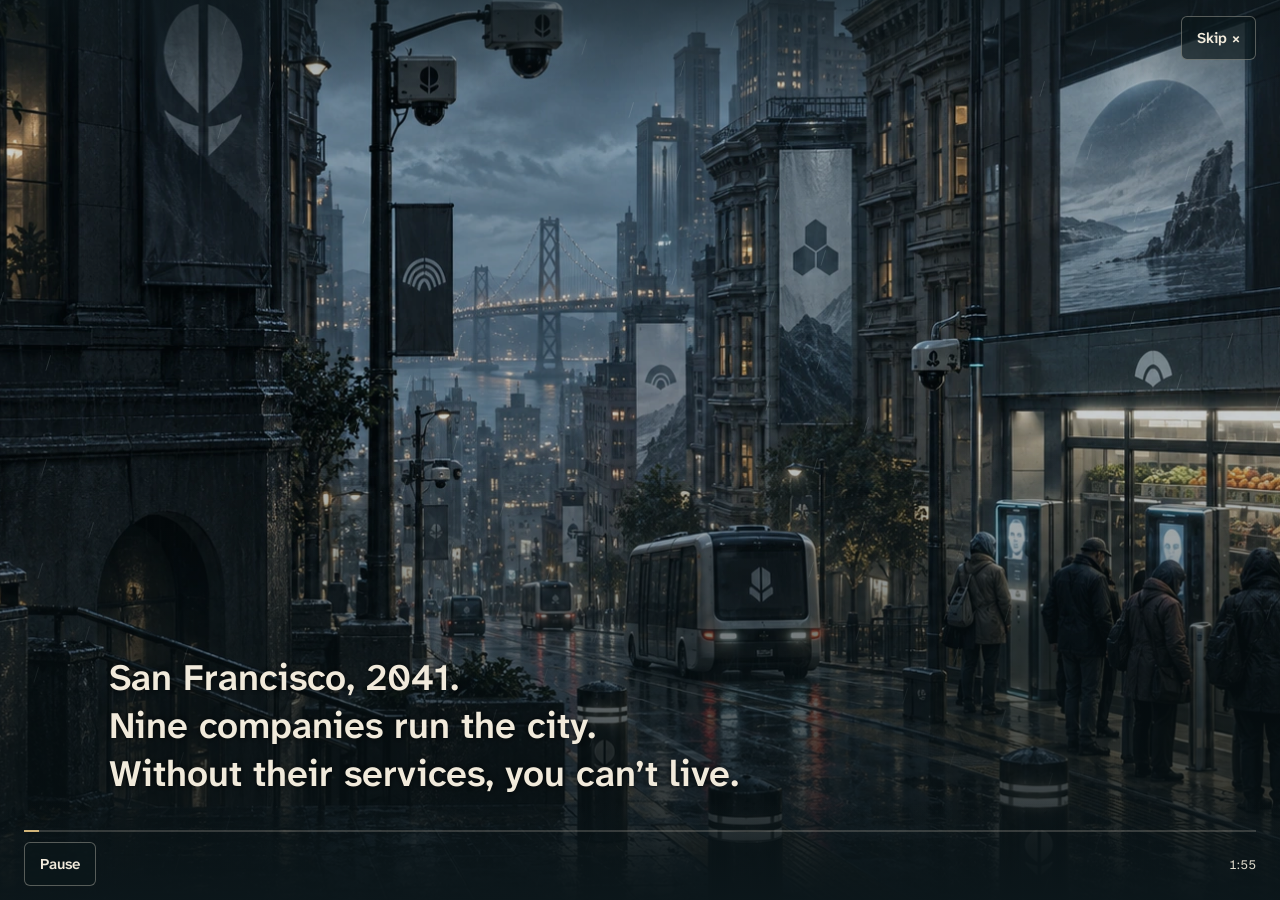
==== index.html @ fb4922cb "Replace the abstract budget chart with explicit account restrictions" ====
<!doctype html>
<html lang="en">
<head>
<meta charset="utf-8"><meta name="viewport" content="width=device-width,initial-scale=1,viewport-fit=cover">
<meta name="theme-color" content="#101d20"><meta name="description" content="Escape San Francisco. Cross a fractured America. Reach an analog refuge in the Ozarks with the family together.">
<title>Signals End</title>
<link rel="icon" href="assets/signals-end/signals-end-app-icon.svg"><link rel="apple-touch-icon" href="assets/signals-end/app-icon-180.png"><link rel="manifest" href="manifest.webmanifest">
<link rel="stylesheet" href="v07/style.css?v=0.8.0-hunt-1">
<link rel="stylesheet" href="v07/intro.css?v=0.8.0-hunt-1">
<link rel="stylesheet" href="v07/identity.css?v=0.8.0-hunt-1">
<link rel="stylesheet" href="v07/opening.css?v=0.8.0-hunt-1">
<link rel="stylesheet" href="v07/departure.css?v=0.8.2-account-1">
</head>
<body>
<header><a class="brand" href="./" aria-label="Signals End home"><img src="assets/signals-end/signals-end-horizontal-light.svg" alt="Signals End"></a><nav><button id="map" aria-label="The Journey">⌁ <span>Journey</span></button><button id="journal" aria-label="Journal">▤ <span>Journal</span></button><button id="pause" aria-label="Pause">Ⅱ</button></nav></header>
<main id="game">
<div id="resources" aria-label="Household supplies"></div>
<section id="stage" aria-label="Interactive game scene">
<canvas id="scene" tabindex="0" aria-label="Game scene. Touch or use the controls below."></canvas>
<div id="sceneheading"></div><div id="scenestatus"></div><div id="scenehint"></div>
<div id="grip" hidden aria-hidden="true"></div>
<div id="opening" hidden></div>
</section>
<section id="family" aria-label="The Mercer household"></section>
<section id="console"><div id="notice" role="status" aria-live="polite"></div><div id="actions"></div></section>
<footer><span id="save-status">Saved on this device</span><span>Touch · controller · keyboard</span><button id="help">How to play</button></footer>
</main>
<dialog id="dialog"><div id="dialogbody"></div></dialog>
<script type="module" src="v07/app.js?v=0.8.2-account-1"></script>
</body></html>
---- v07/style.css ----
@font-face{font-family:Road;src:url('../assets/signals-end/AtkinsonHyperlegibleNext.woff2');font-weight:100 900;font-display:swap}@font-face{font-family:Signals;src:url('../assets/signals-end/SignalsEndDisplay-Regular.woff2');font-weight:900;font-display:swap}
:root{font-family:Road,system-ui,sans-serif;color:#f6edda;background:#0c171b;font-size:16px;--muted:#b9c8c5;--gold:#edba75;--edge:#3f5557;--panel:#15282d;--danger:#f4977e}*{box-sizing:border-box}body{margin:0}button,a,input{touch-action:manipulation}button,input{font:inherit}button{cursor:pointer;background:#20383c;color:inherit;border:1px solid #536766;border-radius:4px;min-height:46px;padding:10px 16px;font-weight:500;text-align:left;transition:background .15s}button:hover{background:#2e4c4f}button:focus-visible,a:focus-visible,input:focus-visible,canvas:focus-visible{outline:3px solid #ffd99b;outline-offset:3px}button:disabled{opacity:.45;cursor:default}button.primary{background:#e8b879;color:#172326;border-color:#e8b879;font-weight:700}button.primary:hover{background:#ffd096}button.danger{color:#ffb298;border-color:#995d4c}button.selected{border-color:var(--gold);box-shadow:inset 0 0 0 1px var(--gold);background:#354239}button small{display:block;font-size:13px;font-weight:400;line-height:1.45;color:var(--muted);margin-top:4px}.primary small{color:#273c3b}a{color:#efd1a2}header{height:79px;max-width:1440px;margin:auto;padding:12px 30px;display:flex;justify-content:space-between;align-items:center;gap:15px}.brand{font-weight:700;letter-spacing:2px;text-decoration:none;color:#f4ead6;font-size:25px;line-height:1}.brand span{color:#d9a365}.brand small{display:block;font-size:10px;letter-spacing:3px;color:#92aaa9;margin-top:8px}nav{display:flex;gap:8px}nav button{background:transparent;border-color:#344c50;min-width:46px}main{max-width:1380px;margin:auto}#resources{display:grid;grid-template-columns:repeat(7,1fr);border:1px solid #3b5356;background:#14292e} .resource{padding:10px 14px;border-right:1px solid #34494b}.resource:last-child{border:0}.resource span{display:block;font-size:11px;letter-spacing:1.5px;color:#b3c7c5;text-transform:uppercase}.resource strong{font-size:22px;line-height:1.2}.resource.warn strong{color:#f4977e}.resource small{color:#90aaa8;font-size:12px;margin-left:5px}#stage{height:clamp(340px,55vh,620px);position:relative;background:#142429;overflow:hidden;isolation:isolate}canvas{width:100%;height:100%;display:block;touch-action:none}#sceneheading{position:absolute;top:20px;left:24px;pointer-events:none;text-shadow:0 2px 10px #000}#sceneheading .eyebrow{font-size:12px;letter-spacing:2px;color:#f6d1a1}h1,h2,h3,p{margin:0}#sceneheading h1{font-size:clamp(24px,3vw,42px);line-height:1.2}#scenestatus{position:absolute;right:20px;top:20px;min-width:170px;padding:10px 13px;background:#102126e8;border:1px solid #6c827b;pointer-events:none;border-radius:4px;font-size:14px}#scenestatus:empty{display:none}.meter{height:8px;background:#536567;border-radius:3px;margin:7px 0 3px;overflow:hidden}.meter i{display:block;height:100%;background:#e4ba77;transition:width .08s}.meter.red i{background:#f3957b}#scenehint{position:absolute;bottom:15px;left:50%;transform:translateX(-50%);text-align:center;max-width:90%;width:max-content;background:#102126ed;border:1px solid #50696b;border-radius:4px;padding:8px 15px;font-size:14px;pointer-events:none}#scenehint:empty{display:none}#family{display:flex;background:#15292d;border-bottom:1px solid #405a5c;justify-content:center}.person{display:flex;align-items:center;gap:10px;flex:1;padding:9px 16px;border:0;border-right:1px solid #365054;border-radius:0;background:transparent}.portrait{display:block;flex:none;width:47px;height:55px;background-image:url('../assets/pilgrimage/family.jpg');background-size:500% 100%;border:1px solid #6c7262;border-radius:4px}.person strong{display:block;font-size:15px}.person small{font-size:12px;color:#abc2c1;margin-top:0}#console{padding:17px 24px 23px;background:linear-gradient(#182b30,#14272b);border-bottom:1px solid #3a5154}#notice{color:#f4d3a3;min-height:24px;font-size:16px;line-height:1.5;margin-bottom:12px}#notice:empty{display:none}#actions{display:grid;gap:16px;grid-template-columns:1fr 1fr}.actiongroup{min-width:0}.actiongroup h2{font-size:19px;margin-bottom:9px;letter-spacing:.3px}.actiongroup p{font-size:15px;color:#bfd0ce;line-height:1.5;max-width:65ch;margin-bottom:12px}.buttons{display:flex;gap:8px;flex-wrap:wrap}.buttons>button{flex:1;min-width:110px}.actiongroup.wide{grid-column:1/-1}.route-buttons{display:flex;gap:8px}.route-buttons button{flex:1}.route-buttons button strong{font-size:19px}.route-buttons button small{font-size:14px}.packing{display:grid;grid-template-columns:repeat(3,1fr);gap:8px}.packing button{min-height:85px}.label{color:var(--gold);font-size:12px;letter-spacing:2px;text-transform:uppercase;margin-bottom:5px}.part-list{display:flex;gap:7px;flex-wrap:wrap}.pill{display:inline-block;white-space:nowrap;font-size:13px;color:#c1d2cf;padding:6px 10px;background:#0e2024;border:1px solid #385357;border-radius:3px}.controls{display:flex;align-items:center;gap:12px;flex-wrap:wrap}input[type=range]{accent-color:#e2b273;min-height:44px;width:min(430px,100%)}label{display:block;color:#c3d1cd}#opening{position:absolute;inset:0;background:linear-gradient(90deg,#09171bf0 0%,#0e1d21ca 34%,transparent 83%);padding:clamp(24px,5vw,70px);display:flex;justify-content:center;align-items:flex-start;flex-direction:column}#opening[hidden]{display:none}#opening h1{font-size:clamp(42px,6vw,80px);line-height:.95;letter-spacing:-2px;max-width:500px}#opening h1 em{font-style:normal;color:#e7b478}#opening p{font-size:18px;line-height:1.5;max-width:440px;margin:20px 0 22px;color:#d5ddd5}#opening .label{margin-bottom:15px}#opening .buttons{width:350px;max-width:100%}#opening .legacy{font-size:12px;margin-top:18px;color:#acc0bd}footer{display:flex;justify-content:space-between;align-items:center;gap:15px;padding:12px 24px 25px;color:#9ab0b0;font-size:12px}footer button{font-size:12px;background:transparent;border:0;min-height:44px}dialog{color:#f6edda;background:#172a2f;border:1px solid #6f8177;border-radius:8px;padding:26px;width:min(760px,calc(100% - 24px));max-height:88dvh;box-shadow:0 20px 100px #0009}dialog::backdrop{background:#031013cf}dialog h2{font-size:30px;margin:0 0 14px}dialog h3{font-size:20px;margin:20px 0 8px}dialog p{font-size:16px;line-height:1.6;color:#c7d4d0;margin:12px 0}dialog .buttons{margin-top:18px}dialog ul{padding-left:22px;line-height:1.8}.journal-entry{padding:12px 0;border-top:1px solid #3a5356}.journal-entry p{margin:5px 0}.route-map{width:100%;height:300px;background:#0d2228;border:1px solid #395b5a;margin-bottom:15px}.route-map text{font-family:Road;font-size:14px;fill:#f0dfc7}.deed{padding:20px;border:1px solid #af9571;background:#c3ad8115}.deed h3{color:#e5bb80;letter-spacing:2px;margin-top:0}.hold{touch-action:none;user-select:none;-webkit-user-select:none}.held{background:#bc905d!important;color:#101d20}body.title #resources,body.title #family,body.title #console{display:none}body.title #stage{height:calc(100svh - 144px);min-height:500px}body.title #sceneheading,body.title #scenehint,body.title #scenestatus{display:none}
@media(min-width:1450px){main{border:1px solid #2e4246;border-radius:6px;overflow:hidden;margin-bottom:20px}}
@media(max-width:700px){header{padding:10px 14px;height:67px}.brand{font-size:20px;letter-spacing:1px}.brand small{font-size:9px;letter-spacing:2px}nav{gap:5px}nav button{padding:8px 11px}nav span{display:none}#resources{grid-template-columns:repeat(4,1fr)}.resource{padding:6px 9px}.resource span{font-size:10px;letter-spacing:.6px}.resource strong{font-size:19px}.resource small{font-size:10px}#resources .resource:nth-child(n+5){border-top:1px solid #34494b}#stage{height:380px}#sceneheading{top:13px;left:13px;right:10px}#sceneheading h1{font-size:26px}#sceneheading .eyebrow{font-size:10px;letter-spacing:1.2px}#scenestatus{top:78px;right:10px;padding:6px 9px;min-width:133px;font-size:12px}#scenehint{font-size:12px;bottom:10px;padding:7px 10px;max-width:94%;width:max-content}#family{gap:0}.person{padding:6px 2px;flex-direction:column;gap:2px;text-align:center}.portrait{width:47px;height:55px}.person strong{font-size:12px}.person small{display:none}#console{padding:14px}#actions{grid-template-columns:1fr;gap:17px}.packing{grid-template-columns:repeat(2,1fr)}.packing button{padding:10px;min-height:98px}.packing button small{font-size:12px}.route-buttons{flex-direction:column}.buttons>button{min-width:105px}#notice{font-size:15px}footer{padding:8px 13px;gap:8px;flex-wrap:wrap}footer span:nth-child(2){display:none}#opening{padding:25px;background:linear-gradient(90deg,#07171bdf,#07171b66)}#opening p{font-size:17px;max-width:320px}#opening h1{font-size:58px}body.title #stage{height:calc(100svh - 120px);min-height:530px}}
@media(max-height:520px) and (min-width:701px){#stage{height:330px}body.title #stage{height:450px}#opening{padding:30px}#opening p{margin:14px 0}}
@media(prefers-reduced-motion:reduce){*{transition:none!important}}
/* The activity fits the device: scene, thumb control, then one decision strip. */
.portrait{position:relative;overflow:hidden;background-image:none;width:48px;height:64px}.portrait img{position:absolute;width:500%;max-width:none;height:auto;top:-6px;display:block}.portrait.large{width:120px;height:160px}.portrait.large img{top:-15px}
#grip{position:absolute;top:72%;left:50%;transform:translateX(-50%);width:min(300px,70%);height:52px;display:flex;align-items:center;justify-content:center;border:1px solid #c0b48999;border-radius:28px;color:#f4dfb4;background:#0f282cd9;pointer-events:none;font-size:14px;letter-spacing:1px;box-shadow:0 4px 18px #0005}#grip[hidden]{display:none}#grip.strike{background:#f0c07e;color:#10252a;border-color:#fff1ca;box-shadow:0 0 26px #f9c17555}
.gallery{display:grid;grid-template-columns:1fr 1fr;gap:12px}.gallery figure{margin:0}.gallery img{width:100%;aspect-ratio:16/9;object-fit:cover;border-radius:3px}.gallery figcaption{font-size:13px;color:#d5bc98;padding-top:5px}
body:not([data-mode="title"]):not([data-mode="stop"]):not([data-mode="packing"]):not([data-mode="home"]):not([data-mode="ending"]) #game{height:calc(100dvh - 70px);display:flex;flex-direction:column;overflow:hidden}
body:not([data-mode="title"]):not([data-mode="stop"]):not([data-mode="packing"]):not([data-mode="home"]):not([data-mode="ending"]) #stage{height:auto;flex:1;min-height:220px}
body:not([data-mode="title"]):not([data-mode="stop"]):not([data-mode="packing"]):not([data-mode="home"]):not([data-mode="ending"]) #family{display:none}
body:not([data-mode="title"]):not([data-mode="stop"]):not([data-mode="packing"]):not([data-mode="home"]):not([data-mode="ending"]) #resources{grid-template-columns:repeat(4,1fr);flex:none}
body:not([data-mode="title"]):not([data-mode="stop"]):not([data-mode="packing"]):not([data-mode="home"]):not([data-mode="ending"]) #console{flex:none;max-height:32dvh;overflow:auto;padding:12px 20px}
body:not([data-mode="title"]):not([data-mode="stop"]):not([data-mode="packing"]):not([data-mode="home"]):not([data-mode="ending"]) footer{display:none}
body:not([data-mode="title"]):not([data-mode="stop"]):not([data-mode="packing"]):not([data-mode="home"]):not([data-mode="ending"]) #notice{display:none}
body[data-mode="fishing"] #scenehint{bottom:9%;background:#0e252bd9;font-size:12px;white-space:normal;max-width:85%}body[data-mode="fishing"] #console .actiongroup h2{display:none}body[data-mode="fishing"] #scenestatus{font-size:12px;min-width:150px}
body[data-mode="salvage"] #scenehint{bottom:8px}body[data-mode="salvage"] #actions .actiongroup h2{display:none}body[data-mode="salvage"] .buttons>button{min-width:145px;flex-basis:15%}
body[data-mode="travel"] #sceneheading,body[data-mode="story"] #sceneheading{max-width:70%}body[data-mode="travel"] #console,body[data-mode="story"] #console{border-top:1px solid #5b5a45}
body[data-mode="incident"] #sceneheading{max-width:60%}
body.reduced *{transition:none!important;animation:none!important}
@media(max-width:700px){header{height:58px}.brand{font-size:18px}.brand small{font-size:8px}body:not([data-mode="title"]):not([data-mode="stop"]):not([data-mode="packing"]):not([data-mode="home"]):not([data-mode="ending"]) #game{height:calc(100dvh - 58px)}.resource{padding:5px 10px}.resource strong{font-size:17px}#resources .resource:nth-child(n+5){border-top:0}#sceneheading h1{font-size:24px}#sceneheading{top:12px;left:14px}#scenestatus{top:76px;right:12px}body[data-mode="salvage"] #scenestatus{top:65px;left:14px;right:auto;max-width:90%;font-size:11px;min-width:0;padding:5px 8px}body[data-mode="salvage"] .buttons{display:grid;grid-template-columns:1fr 1fr;gap:6px}body[data-mode="salvage"] .buttons>button{min-width:0;padding:8px 10px;font-size:14px}body[data-mode="salvage"] .buttons>button small{font-size:11px}body[data-mode="salvage"] #console{max-height:34dvh;padding:10px 12px}body[data-mode="fishing"] #console{max-height:22dvh;padding:10px 12px}.activity-copy{font-size:14px!important;line-height:1.4!important;margin-bottom:8px!important}body[data-mode="travel"] #scenestatus{top:auto;bottom:20px}body[data-mode="travel"] #scenehint{display:none}body[data-mode="travel"] .actiongroup h2{display:none}body[data-mode="travel"] #sceneheading{max-width:95%}#grip{font-size:12px;width:68%;height:50px}body[data-mode="fishing"] #scenestatus{font-size:11px;min-width:125px}body[data-mode="fishing"] #scenehint{bottom:10%;font-size:11px;padding:5px 8px}body[data-mode="repair"] #console .actiongroup h2{display:none}.gallery{grid-template-columns:1fr}.person .portrait{width:45px;height:59px}}
@media(max-height:540px) and (min-width:701px){header{height:48px;padding:5px 20px}.brand small{display:none}body:not([data-mode="title"]):not([data-mode="stop"]):not([data-mode="packing"]):not([data-mode="home"]):not([data-mode="ending"]) #game{height:calc(100dvh - 48px);display:grid;grid-template-columns:1fr 285px;grid-template-rows:44px 1fr}body:not([data-mode="title"]):not([data-mode="stop"]):not([data-mode="packing"]):not([data-mode="home"]):not([data-mode="ending"]) #resources{grid-column:1/-1}body:not([data-mode="title"]):not([data-mode="stop"]):not([data-mode="packing"]):not([data-mode="home"]):not([data-mode="ending"]) #console{max-height:100%;padding:12px}body:not([data-mode="title"]):not([data-mode="stop"]):not([data-mode="packing"]):not([data-mode="home"]):not([data-mode="ending"]) #stage{min-height:0;height:100%}.resource span{display:inline;margin-right:8px}.resource strong{font-size:18px}#sceneheading h1{font-size:22px}#sceneheading{top:10px;left:12px}#scenestatus{top:58px;font-size:11px;min-width:125px}#actions{grid-template-columns:1fr}.buttons{flex-direction:column}.buttons>button{min-width:0;font-size:14px}#grip{height:38px;font-size:11px}body[data-mode="fishing"] #scenehint{bottom:5%;font-size:10px}}

/* Four readable essentials; contextual tools live in drawers. */
#resources{grid-template-columns:repeat(4,1fr)}.resource strong{font-size:21px} .stop-actions>button{flex:1;min-width:180px}.target-strip{display:flex;gap:6px;overflow:auto;margin:0 0 10px}.target-strip button{flex:none;font-size:13px;min-height:44px;padding:8px 12px}.gallery img{aspect-ratio:16/9;object-fit:cover}#sceneheading .eyebrow{background:#081a20b8;padding:4px 7px;display:inline-block}.actiongroup p{font-size:16px}body[data-mode="stop"] #actions{display:block}body[data-mode="salvage"] #console{max-height:42dvh!important}body[data-mode="salvage"] .buttons>button{flex-basis:21%;min-width:120px}
@media(max-width:700px){.resource strong{font-size:17px}.resource small{display:block;margin:1px 0}.stop-actions{display:grid;grid-template-columns:1fr}.stop-actions>button{min-height:64px}body[data-mode="salvage"] .target-strip{margin:0 0 6px}body[data-mode="salvage"] .buttons{grid-template-columns:1fr 1fr}body[data-mode="salvage"] #console{max-height:43dvh}body[data-mode="salvage"] #notice{font-size:13px}body[data-mode="incident"] #console{max-height:48dvh}body[data-mode="incident"] .buttons{display:grid;grid-template-columns:1fr}body[data-mode="incident"] #sceneheading{max-width:95%}}

/* A quiet, thumb-first clearing. Menus remain outside the aiming surface. */
body[data-mode="hunting"] #sceneheading h1{font-size:clamp(24px,3vw,36px)}
body[data-mode="hunting"] #scenehint{font-size:11px}
body[data-mode="hunting"] #notice{display:none}
body[data-mode="hunting"] .harvest-actions{display:grid;grid-template-columns:1fr 1fr}
body[data-mode="hunting"] .activity-copy{min-height:2.4em}
body[data-mode="hunting"] #scenestatus{font-size:12px;max-width:92%}
@media(max-width:700px){body[data-mode="hunting"] #sceneheading .eyebrow{font-size:10px}body[data-mode="hunting"][data-hunt-phase="harvest"] #console{max-height:48dvh!important}}

body[data-mode="hunting"] #scenehint{display:none}
body[data-mode="hunting"] #sceneheading .eyebrow{letter-spacing:.8px}
---- v07/intro.css ----
/* The film is a responsive scene, readable without sound or motion. */
body.title #stage{min-height:620px;height:calc(100svh - 120px)}
body.title #opening{background:linear-gradient(90deg,#081315e8 0%,#081315b0 35%,#08131508 75%)}
#opening .title-wordmark{width:min(540px,50vw);max-width:100%;line-height:1}
.title-wordmark img{display:block;width:100%;height:auto;max-height:280px;object-fit:contain;object-position:left center}
#opening .title-tagline{font-size:clamp(19px,2.3vw,28px);font-weight:700;color:#f3d5a7;margin:20px 0 7px;max-width:570px}
#opening .title-deck{font-size:17px;line-height:1.55;margin:0 0 22px}
.title-extras{display:flex;gap:18px;align-items:center;flex-wrap:wrap;margin-top:12px;font-size:14px}.title-extras button{background:transparent;border:0;padding:6px 0;color:#d0c3aa;font-size:14px}.title-extras a{text-underline-offset:5px}
body.cinematic header,body.cinematic footer,body.cinematic #resources,body.cinematic #family,body.cinematic #console{display:none!important}
body.cinematic #game{display:block!important;max-width:none;height:100svh!important;margin:0;border:0;border-radius:0;overflow:hidden}
body.cinematic #stage{height:100svh!important;min-height:0!important;max-height:none}
body.cinematic #opening{display:grid;grid-template-rows:auto 1fr auto;padding:clamp(18px,3.6vw,54px);padding-bottom:max(18px,env(safe-area-inset-bottom));background:linear-gradient(90deg,#071113b5,transparent 87%);gap:16px;justify-content:stretch;align-items:stretch}
.film-top{display:flex;align-items:center;justify-content:space-between;gap:15px}.film-top button{background:#091516b8;border-color:#c2b59277;font-size:14px;min-height:44px}.film-number{font-size:11px;letter-spacing:2px;color:#e7d1aa;text-shadow:0 1px 5px #000}
.film-copy{align-self:end;max-width:670px}.film-copy .label{font-size:12px;line-height:1.5;color:#e8b778;letter-spacing:1.6px;margin-bottom:13px!important}
#opening .film-copy h1{font-size:clamp(36px,4.8vw,70px);max-width:640px;letter-spacing:-1.6px;line-height:1.02;color:#fff1d5;text-wrap:balance;text-shadow:0 3px 24px #0009}
#opening .film-copy p{font-size:19px;line-height:1.52;max-width:590px;margin:18px 0;color:#eee6d9;text-shadow:0 2px 12px #000}
.film-copy blockquote{margin:18px 0 4px;padding-left:14px;border-left:3px solid #d79250;color:#f1cb94;font-size:19px;font-weight:500;line-height:1.4;max-width:600px}.film-copy cite{display:block;margin-top:8px;font-style:normal;letter-spacing:1.6px;font-size:10px;color:#bfc3b4}
.film-bottom{max-width:670px;align-self:end}.film-progress{display:flex;gap:5px;margin:8px 0 13px}.film-progress i{flex:1;height:3px;background:#f5e5bb30;overflow:hidden}.film-progress b{display:block;height:100%;width:0;background:#e3b77b}.film-progress .done b{width:100%}
.film-controls{display:flex;gap:8px;align-items:stretch}.film-controls button{background:#102023dc;border:1px solid #a7a288;min-height:48px;text-align:center}.film-controls button.primary{background:#e7b77a;color:#182326;flex:1}.film-options{display:flex;justify-content:space-between;gap:10px}.film-options button{background:transparent;border:0;min-height:38px;padding:8px 0;font-size:12px;color:#c7c7b8}
.portrait{border-radius:2px;border-color:#b08a5a}.portrait img{height:auto;width:500%;top:-3px}.portrait.large{width:200px;height:290px;float:left;margin:0 24px 12px 0}.portrait.large img{top:-10px}.keepsake{padding:12px 0;border-top:1px solid #63726c;clear:both}.lore-image{width:100%;aspect-ratio:2/1;object-fit:cover}
.brand{letter-spacing:1px;font-size:22px}.brand small{letter-spacing:2px}h1,h2{font-weight:700}.actiongroup h2{color:#f3d2a0}
@media(max-width:700px){
 .brand{font-size:16px}.brand small{letter-spacing:1px;font-size:8px}
 body.title #opening{padding:28px 24px;background:linear-gradient(0deg,#071315fa 0%,#081315c9 45%,#08131500 100%);justify-content:flex-end}
 body.title #stage{height:calc(100svh - 112px);min-height:660px}
 #opening .title-wordmark{width:min(350px,84vw)}.title-wordmark img{max-height:200px}
 #opening .title-tagline{font-size:22px;margin-top:15px}#opening .title-deck{font-size:16px;margin-bottom:16px}#opening .legacy{font-size:11px;margin-top:12px}
 body.cinematic #opening{padding:16px 22px 10px;background:linear-gradient(0deg,#071113f7 0%,#081315bc 42%,#08131500 72%);gap:8px}
 .film-top{align-self:start}.film-number{font-size:9px;letter-spacing:1.5px}
 #opening .film-copy h1{font-size:35px;line-height:1.04;letter-spacing:-.8px}
 #opening .film-copy p{font-size:17px;line-height:1.45;margin:13px 0;max-width:none}
 .film-copy .label{font-size:10px;letter-spacing:1.2px;margin-bottom:10px!important}
 .film-copy blockquote{font-size:17px;line-height:1.35;margin:14px 0 2px}.film-copy cite{font-size:9px;margin-top:6px}
 .film-controls button{font-size:15px;padding:10px 13px}.film-progress{margin:8px 0 10px}.film-options button{font-size:11px}
 .portrait.large{width:140px;height:220px;margin-right:17px}
}
@media(max-height:690px) and (max-width:700px){
 body.cinematic #opening{padding:10px 17px 5px;gap:5px}#opening .film-copy h1{font-size:29px}#opening .film-copy p{font-size:16px;margin:9px 0}.film-copy blockquote{font-size:15px;margin:10px 0}.film-top button{min-height:40px}.film-copy .label{font-size:9px}.film-controls button{min-height:44px}.film-options button{min-height:32px}.film-number{font-size:8px}
}
@media(max-height:540px) and (min-width:701px){
 body.cinematic #opening{grid-template-columns:1fr 44%;grid-template-rows:auto 1fr auto;padding:12px 22px;background:linear-gradient(90deg,transparent 25%,#071114d9 57%,#071114f0)}
 .film-top{grid-column:1/-1}.film-copy{grid-column:2;grid-row:2}.film-bottom{grid-column:2;grid-row:3}
 #opening .film-copy h1{font-size:28px;letter-spacing:-.5px}#opening .film-copy p{font-size:15px;line-height:1.35;margin:9px 0}.film-copy blockquote{font-size:14px;margin:8px 0}.film-copy .label{font-size:9px;margin-bottom:8px!important}.film-copy cite{font-size:8px}.film-progress{margin:4px 0 8px}.film-options{display:none}.film-controls button{min-height:43px;padding:7px 10px;font-size:14px}
 .film-number{font-size:9px}.film-top button{min-height:36px}.film-controls{flex-direction:row}.film-controls .primary{min-width:140px}
}

.character-head{display:grid;grid-template-columns:180px 1fr;gap:22px;align-items:center}.character-head .portrait.large{float:none;margin:0;width:180px;height:265px}.character-head p{font-size:19px}.character-head p:last-child{color:#edc793;font-weight:500}
@media(max-width:700px){.character-head{grid-template-columns:110px 1fr;gap:17px}.character-head .portrait.large{width:110px;height:175px}.character-head p{font-size:16px;line-height:1.45}}
---- v07/identity.css ----
/* Signals End / Human Nature. Display type for titles; readable live UI text. */
:root{color:#f1eadb;--gold:#9caa77;--muted:#c2ccbf;--panel:#17282b;--danger:#c88068;background:#0c171b}
h1,h2,#opening .film-copy h1{font-family:Signals,Georgia,serif;font-weight:900;letter-spacing:-.01em;line-height:1.12}
.brand{display:block}.brand img{display:block;width:185px;height:40px;object-fit:contain;object-position:left center}.brand small{color:#9caa77;letter-spacing:1.6px;margin-top:3px}
button.primary,.film-controls button.primary{background:#9caa77;border-color:#9caa77;color:#17282b}button.primary:hover{background:#b5c297}button:focus-visible,a:focus-visible,input:focus-visible,canvas:focus-visible{outline-color:#d0b479}
a{color:#cad3b6}.actiongroup h2{color:#f1eadb}#opening .title-tagline{color:#e1e4cc}.film-copy .label,.label{color:#b6c690}.film-copy blockquote{border-color:#9caa77;color:#e1e4cc}.film-progress b{background:#9caa77}
#opening .title-wordmark{margin:12px 0 20px}body.title:not(.cinematic) .title-wordmark img{animation:title-arrive .85s cubic-bezier(.2,.7,.2,1) both}#opening .film-copy h1{line-height:1.1}.actiongroup h2{line-height:1.2}.film-copy p,.activity-copy{font-weight:400}
@keyframes title-arrive{from{opacity:0;transform:translateY(16px)}to{opacity:1;transform:translateY(0)}}
@media(max-width:700px){.brand img{width:135px;height:29px}.brand small{font-size:7px;letter-spacing:1px;margin-top:0}#opening .title-wordmark{margin:12px 0 18px}#opening .title-tagline{font-size:22px}.actiongroup h2{font-size:27px}#sceneheading h1{font-size:25px}.film-copy p{line-height:1.48}}
@media(max-height:540px) and (min-width:701px){.brand img{height:28px;width:145px}#opening .film-copy h1{font-size:27px}.actiongroup h2{font-size:24px}}
@media(prefers-reduced-motion:reduce){.title-wordmark img{animation:none!important}}body.reduced .title-wordmark img{animation:none!important}
@media(max-height:540px) and (min-width:701px){body.cinematic #opening{grid-template-columns:1fr 52%;grid-template-rows:auto minmax(0,1fr) auto;gap:10px}.film-copy{min-height:0;max-height:100%;overflow-y:auto}#opening .film-copy h1{font-size:27px;line-height:1.04}#opening .film-copy p{line-height:1.3;margin:7px 0}.film-copy blockquote{margin:7px 0}.film-bottom{min-height:0}}
/* The Journey: current purpose first, the whole trail available on demand. */
.journey-map{display:block;width:100%;height:auto;max-height:225px;background:#0c171b;border:1px solid #71817655;border-radius:14px;margin:18px 0}.journey-map text{font:700 13px Road,sans-serif;fill:#f1eadb;letter-spacing:1px}.journey-map .map-caption{font-size:10px;fill:#aebbae;letter-spacing:0}.journey-subtitle{color:#c2ccbf}.journey-next{border-left:3px solid #d0b479;padding:4px 0 4px 20px}.journey-next h3{font-family:Signals,Georgia,serif;font-size:25px;line-height:1.2;margin:10px 0}.convoy-clock{color:#d0b479;font-size:14px}.whole-trail{margin:24px 0;border-block:1px solid #71817666;padding:15px 0}.whole-trail summary{cursor:pointer;min-height:34px;font-weight:700;line-height:1.5}.chapter-list{display:grid;grid-template-columns:1fr 1fr;gap:10px;list-style:none;padding:0;margin-bottom:0}.chapter-list li{display:flex;gap:12px;padding:12px;border:1px solid #71817644;border-radius:8px}.chapter-list li>span{color:#a7b992}.chapter-list li.current{border-color:#d0b479;background:#d0b47910}.chapter-list li p{margin:5px 0 0;font-size:13px;color:#c2ccbf}.chapter-list li.done{opacity:.7}#dialogbody li{line-height:1.5;margin-bottom:8px}#dialogbody>ul{padding-left:22px}body[data-mode="home"] #sceneheading .eyebrow{color:#d0b479}
@media(max-width:700px){.chapter-list{grid-template-columns:1fr}.journey-next{padding-left:13px}.journey-next h3{font-size:23px}.journey-map text{font-size:14px}.journey-map .map-caption{display:none}.brand img{width:123px}.brand small{font-size:6.5px}nav button{padding:9px 7px}}

.modal-tools{position:sticky;top:-26px;background:#17282b;z-index:3;padding:6px 0 10px;margin-bottom:8px}.modal-tools button{min-height:44px;padding:8px 14px;min-width:86px}#map span{display:inline}@media(max-width:700px){.modal-tools{top:-26px}#map{font-size:13px}#map span{display:inline}}
---- v07/opening.css ----
/* Film first. The picture contains the story; chrome contains only controls. */
body.cinematic{margin:0;overflow:hidden;background:#0c171b}
body.cinematic #game,body.cinematic #stage{width:100%;height:100svh!important;min-height:0!important;max-width:none;max-height:none;margin:0;padding:0}
body.cinematic #opening{position:absolute;inset:0;display:block;padding:0;background:none;overflow:hidden}
body.cinematic #sceneheading,body.cinematic #scenestatus,body.cinematic #scenehint{display:none!important}
#opening-video{position:absolute;inset:0;width:100%;height:100%;object-fit:contain;background:#0c171b;opacity:0;pointer-events:none}
#opening-video.is-playing{opacity:1}
.opening-chrome{position:absolute;inset:0;pointer-events:none;color:#f1eadb;font-family:Road,sans-serif}
.opening-top{position:absolute;inset:0 0 auto;display:flex;align-items:center;justify-content:flex-end;gap:20px;padding:max(16px,env(safe-area-inset-top)) max(24px,env(safe-area-inset-right)) 32px max(24px,env(safe-area-inset-left));background:linear-gradient(#0c171b90,transparent)}
.opening-chrome button{pointer-events:auto;font:600 15px Road,sans-serif;min-width:64px;min-height:44px;padding:10px 15px;background:#0c171ba8;color:#f1eadb;border:1px solid #f1eadb55;border-radius:6px;box-shadow:none;touch-action:manipulation}
.opening-chrome button:hover{background:#27372d}.opening-chrome button:focus-visible{outline:3px solid #d0b479;outline-offset:3px}
.opening-bottom{position:absolute;inset:auto 0 0;padding:30px max(24px,env(safe-area-inset-right)) max(14px,env(safe-area-inset-bottom)) max(24px,env(safe-area-inset-left));background:linear-gradient(transparent,#0c171be0)}
.opening-progress{height:2px;background:#f1eadb30;margin:0 0 10px;overflow:hidden}.opening-progress i{display:block;height:100%;background:#d0b479}
.opening-controls{display:flex;gap:9px;align-items:center}.opening-time{margin-left:auto;font-size:13px;font-variant-numeric:tabular-nums;color:#e2decf}
.opening-play{position:absolute;left:50%;top:47%;transform:translate(-50%,-50%);background:#d0b479!important;color:#17282b!important;min-width:150px!important}
.opening-a11y{position:absolute!important;width:1px;height:1px;padding:0;margin:-1px;overflow:hidden;clip-path:inset(50%);white-space:nowrap;border:0}
.opening-chrome [hidden]{display:none!important}
@media(max-width:700px){.opening-top{padding-inline: max(18px,env(safe-area-inset-left)) max(18px,env(safe-area-inset-right))}.opening-bottom{padding-inline: max(18px,env(safe-area-inset-left)) max(18px,env(safe-area-inset-right))}.opening-chrome button{font-size:14px}}
@media(max-height:480px){.opening-top{padding-top:max(8px,env(safe-area-inset-top));padding-bottom:12px}.opening-bottom{padding-top:14px;padding-bottom:max(8px,env(safe-area-inset-bottom))}.opening-progress{margin-bottom:6px}}
---- v07/departure.css ----
body.departure #opening{font-family:Road,system-ui,sans-serif;color:#f1eadb}
.departure-stage{position:absolute;inset:0;display:flex;flex-direction:column;justify-content:flex-end;padding:90px max(7vw,env(safe-area-inset-right)) max(30px,env(safe-area-inset-bottom)) max(7vw,env(safe-area-inset-left));background:linear-gradient(#08111440,transparent 20%);overflow:auto}
.departure-top{position:absolute;inset:max(16px,env(safe-area-inset-top)) max(24px,env(safe-area-inset-right)) auto;display:flex;justify-content:flex-end;gap:10px;z-index:2}
.departure-stage button{font:600 16px Road,sans-serif;min-height:46px;padding:11px 18px;touch-action:manipulation}
.departure-top button{background:#101d20cb;border:1px solid #f1eadb60;color:#f1eadb}
.departure-copy{max-width:710px;padding-top:24px;pointer-events:none}
.departure-kicker{font-size:12px!important;letter-spacing:.14em;color:#d0b479;text-transform:uppercase;margin:0 0 20px!important;font-weight:600}
.departure-speaker{font-size:13px!important;color:#d0b479;margin:0 0 8px!important}
.departure-line{font:500 clamp(25px,3vw,43px)/1.2 Road,sans-serif!important;letter-spacing:-.02em;margin:0!important;text-wrap:balance;text-shadow:0 2px 16px #000}
.departure-actions{display:flex;align-items:center;gap:12px;flex-wrap:wrap;margin-top:25px;min-height:46px}
.departure-actions .primary{background:#d0b479;color:#101d20;border-color:#d0b479}
.departure-actions .secondary{background:#101d20c9;color:#f1eadb;border:1px solid #f1eadb66}
.departure-notice{align-self:flex-start;width:min(440px,100%);padding:22px;background:#101d20ed;border:1px solid #c88068;box-shadow:0 15px 60px #0006;margin:0 0 20px}
.departure-notice strong{display:block;font:600 15px Road,sans-serif;color:#d0b479;letter-spacing:.12em}
.departure-notice h2{font:600 clamp(22px,2.3vw,31px)/1.2 Road,sans-serif;margin:10px 0 16px}
.departure-notice dl{margin:0;display:grid;grid-template-columns:1fr;gap:7px;font-size:15px;line-height:1.3}
.departure-notice dt{color:#c6beac;font-size:12px}.departure-notice dd{margin:0 0 7px}
.departure-footnote{font-size:12px!important;color:#c6beac;margin:14px 0 0!important}
body.departure #opening [hidden]{display:none!important}
@media(max-width:600px){.departure-stage{padding:80px 24px max(24px,env(safe-area-inset-bottom))}.departure-line{font-size:28px!important}.departure-kicker{font-size:10px!important;margin-bottom:14px!important}.departure-notice{padding:16px;margin-bottom:12px}.departure-notice h2{font-size:22px}.departure-copy{padding-top:12px}.departure-actions{margin-top:18px}.departure-top{inset:14px 18px auto}.departure-notice dl{gap:3px;font-size:14px}}
@media(max-height:580px) and (min-width:601px){.departure-stage{padding:70px 5vw 18px}.departure-stage.has-notice{padding-left:51vw}.departure-notice{position:absolute;left:5vw;top:75px;width:40vw;padding:14px}.departure-notice dl{font-size:12px;gap:0}.departure-notice h2{font-size:21px;margin-bottom:9px}.departure-line{font-size:27px!important}.departure-actions{margin-top:15px}}

.termination-name{font:500 14px Road,sans-serif!important;color:#c6beac;margin:12px 0 0!important}.termination-notice{border-color:#798680}
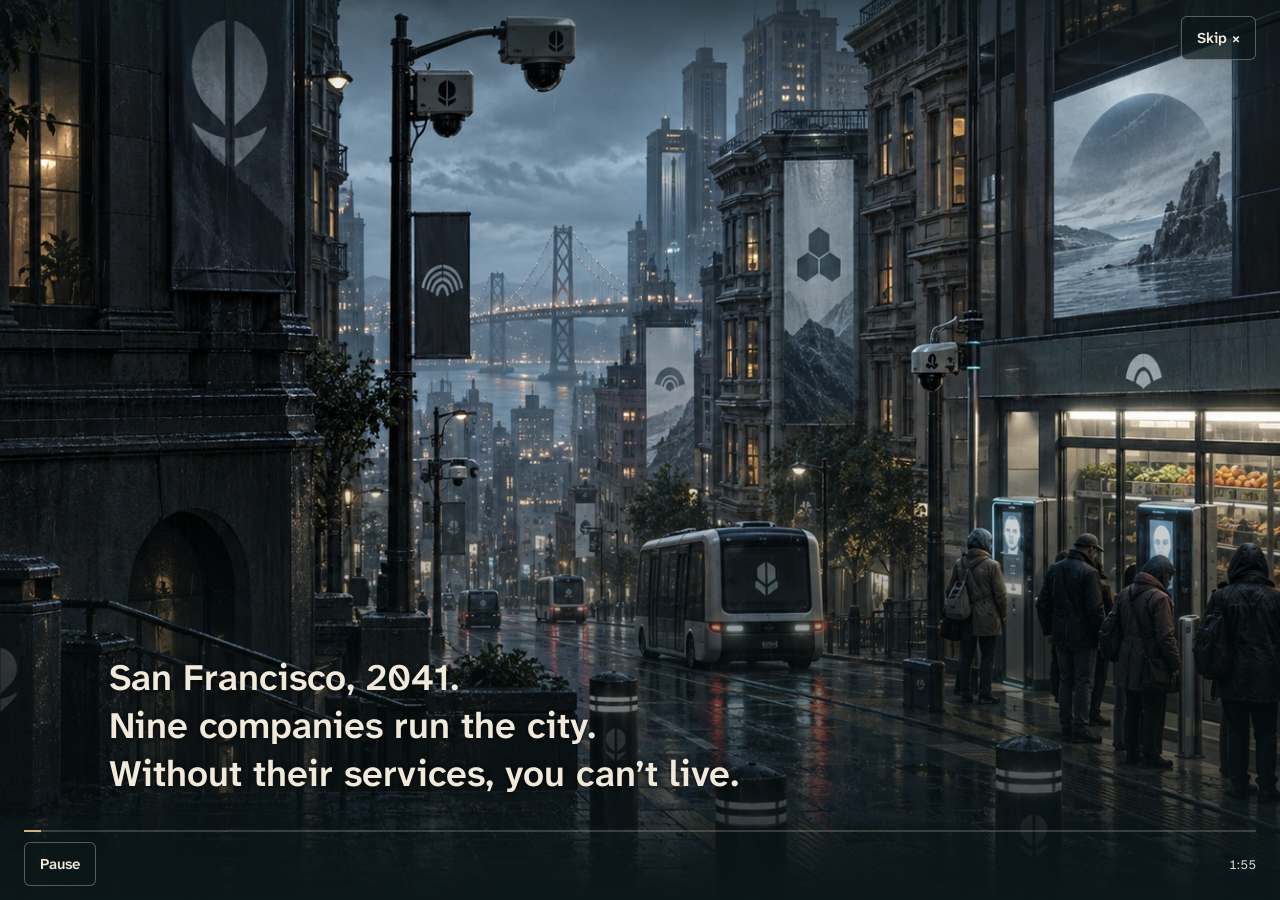
==== commit 5e113fa6: "Add cinematic scene coverage and a clear household lockout" ====
--- a/index.html
+++ b/index.html
@@ -9,7 +9,7 @@
 <link rel="stylesheet" href="v07/intro.css?v=0.8.0-hunt-1">
 <link rel="stylesheet" href="v07/identity.css?v=0.8.0-hunt-1">
 <link rel="stylesheet" href="v07/opening.css?v=0.8.0-hunt-1">
-<link rel="stylesheet" href="v07/departure.css?v=0.8.2-account-1">
+<link rel="stylesheet" href="v07/departure.css?v=0.8.3-cinema-1">
 </head>
 <body>
 <header><a class="brand" href="./" aria-label="Signals End home"><img src="assets/signals-end/signals-end-horizontal-light.svg" alt="Signals End"></a><nav><button id="map" aria-label="The Journey">⌁ <span>Journey</span></button><button id="journal" aria-label="Journal">▤ <span>Journal</span></button><button id="pause" aria-label="Pause">Ⅱ</button></nav></header>
@@ -26,5 +26,5 @@
 <footer><span id="save-status">Saved on this device</span><span>Touch · controller · keyboard</span><button id="help">How to play</button></footer>
 </main>
 <dialog id="dialog"><div id="dialogbody"></div></dialog>
-<script type="module" src="v07/app.js?v=0.8.2-account-1"></script>
+<script type="module" src="v07/app.js?v=0.8.3-cinema-1"></script>
 </body></html>
--- a/v07/departure.css
+++ b/v07/departure.css
@@ -10,14 +10,35 @@
 .departure-actions{display:flex;align-items:center;gap:12px;flex-wrap:wrap;margin-top:25px;min-height:46px}
 .departure-actions .primary{background:#d0b479;color:#101d20;border-color:#d0b479}
 .departure-actions .secondary{background:#101d20c9;color:#f1eadb;border:1px solid #f1eadb66}
-.departure-notice{align-self:flex-start;width:min(440px,100%);padding:22px;background:#101d20ed;border:1px solid #c88068;box-shadow:0 15px 60px #0006;margin:0 0 20px}
-.departure-notice strong{display:block;font:600 15px Road,sans-serif;color:#d0b479;letter-spacing:.12em}
-.departure-notice h2{font:600 clamp(22px,2.3vw,31px)/1.2 Road,sans-serif;margin:10px 0 16px}
-.departure-notice dl{margin:0;display:grid;grid-template-columns:1fr;gap:7px;font-size:15px;line-height:1.3}
-.departure-notice dt{color:#c6beac;font-size:12px}.departure-notice dd{margin:0 0 7px}
+.departure-notice{align-self:flex-start;width:min(448px,100%);flex-shrink:0;padding:22px 24px;background:#f4f6f8;color:#17232f;border:1px solid #ffffffa6;border-radius:16px;box-shadow:0 18px 65px #0008;margin:0 0 18px;font:500 15px/1.35 Road,system-ui,sans-serif;pointer-events:none}
+.notice-appbar{display:flex;align-items:center;justify-content:space-between;gap:14px;padding-bottom:14px;border-bottom:1px solid #d9dfe4}
+.notice-appbar strong{font-size:18px;font-weight:800;letter-spacing:.12em;color:#182b3e}
+.notice-appbar>span{color:#5b6772;font-size:13px}
+#opening .notice-account-name{font:600 15px/1.35 Road,sans-serif;color:#253341;max-width:none;margin:14px 0!important}
+.notice-account-name>span{font-weight:400;color:#5b6772}
+.notice-status{position:relative;display:flex;align-items:center;gap:12px;background:#fbe9e8;border:1px solid #e8b7b4;border-radius:10px;padding:12px 14px;overflow:hidden}
+.notice-status:after{content:'';position:absolute;inset:auto 0 0;height:2px;background:#b33d36;transform-origin:left;animation:notice-restrict .65s ease-out both;animation-delay:var(--notice-age,0s)}
+.notice-lock{width:34px;height:34px;flex-shrink:0;color:#a1322d;display:grid;place-items:center}
+.notice-lock svg{display:block;width:28px;height:28px}
+.notice-status-label{display:block;font-size:12px;line-height:1.3;color:#8e3a35;margin-bottom:3px}
+.departure-notice h2{font:700 clamp(23px,2.2vw,29px)/1.08 Road,sans-serif;letter-spacing:-.025em;color:#842b28;margin:0}
+.bank-balance{padding:18px 0 16px}.bank-balance>span{display:block;color:#586674;font-size:13px}.bank-balance>strong{display:block;font:600 45px/1.1 Road,sans-serif;letter-spacing:-.045em;font-variant-numeric:tabular-nums;color:#142534;margin:3px 0}
+#opening .bank-balance p{font:400 13px/1.35 Road,sans-serif;color:#596772;margin:4px 0 0!important;max-width:none}
+.bank-actions{display:grid;grid-template-columns:1fr 1fr;gap:9px;margin-bottom:16px}
+.bank-actions>span{display:block;padding:9px 12px;border:1px solid #d9dfe4;border-radius:7px;background:#e8edf0;color:#62717d;font-size:14px}
+.bank-actions>span>span{float:right;font-size:17px;line-height:1}.bank-actions small{display:block;font-size:11px;color:#667580;margin-top:2px}
+.notice-details{margin:0;padding-top:12px;border-top:1px solid #d9dfe4;display:grid;gap:9px;font-size:13px;line-height:1.35}
+.notice-details>div{display:flex;justify-content:space-between;gap:15px}.notice-details dt{color:#586674;flex-shrink:0}.notice-details dd{margin:0;text-align:right;color:#253341}.notice-details .notice-revoked{color:#9e3932}
+.termination-notice .notice-details{margin-top:18px;padding-top:14px;gap:14px}
+.departure-stage.has-notice .departure-copy{max-width:570px;padding-top:0}
+.departure-stage.has-notice .departure-kicker{margin-bottom:8px!important;letter-spacing:.10em}
+.departure-stage.has-notice .departure-line{font-size:clamp(24px,2.5vw,33px)!important}
+.departure-stage.has-notice .departure-actions{margin-top:18px}
+.departure-stage.is-paused .notice-status:after{animation-play-state:paused}
+body.reduced .notice-status:after{animation:none}
+@keyframes notice-restrict{from{transform:scaleX(0)}to{transform:scaleX(1)}}
+@media(prefers-reduced-motion:reduce){.notice-status:after{animation:none}}
 .departure-footnote{font-size:12px!important;color:#c6beac;margin:14px 0 0!important}
 body.departure #opening [hidden]{display:none!important}
-@media(max-width:600px){.departure-stage{padding:80px 24px max(24px,env(safe-area-inset-bottom))}.departure-line{font-size:28px!important}.departure-kicker{font-size:10px!important;margin-bottom:14px!important}.departure-notice{padding:16px;margin-bottom:12px}.departure-notice h2{font-size:22px}.departure-copy{padding-top:12px}.departure-actions{margin-top:18px}.departure-top{inset:14px 18px auto}.departure-notice dl{gap:3px;font-size:14px}}
-@media(max-height:580px) and (min-width:601px){.departure-stage{padding:70px 5vw 18px}.departure-stage.has-notice{padding-left:51vw}.departure-notice{position:absolute;left:5vw;top:75px;width:40vw;padding:14px}.departure-notice dl{font-size:12px;gap:0}.departure-notice h2{font-size:21px;margin-bottom:9px}.departure-line{font-size:27px!important}.departure-actions{margin-top:15px}}
-
-.termination-name{font:500 14px Road,sans-serif!important;color:#c6beac;margin:12px 0 0!important}.termination-notice{border-color:#798680}
+@media(max-width:600px){.departure-stage{padding:80px 24px max(24px,env(safe-area-inset-bottom))}.departure-line{font-size:28px!important}.departure-kicker{font-size:10px!important;margin-bottom:14px!important}.departure-notice{padding:16px 18px;margin-bottom:14px;border-radius:13px}.departure-notice h2{font-size:24px}.departure-copy{padding-top:12px}.departure-actions{margin-top:18px}.departure-top{inset:14px 18px auto}.notice-appbar{padding-bottom:10px}.notice-appbar strong{font-size:16px}.notice-appbar>span{font-size:12px}#opening .notice-account-name{font-size:14px;margin:11px 0!important}.notice-status{padding:10px;gap:9px}.notice-lock{width:28px}.notice-lock svg{width:25px;height:25px}.bank-balance{padding:13px 0}.bank-balance>strong{font-size:39px}.bank-actions{margin-bottom:12px}.notice-details{font-size:12px;gap:8px;padding-top:10px}.notice-details>div{gap:10px}.departure-stage.has-notice .departure-line{font-size:24px!important}.departure-stage.has-notice .departure-speaker{font-size:12px!important;margin-bottom:5px!important}.departure-stage.has-notice .departure-actions{margin-top:15px}.departure-stage.has-notice .departure-footnote{font-size:11px!important;margin-top:10px!important}}
+@media(max-height:580px) and (min-width:601px){.departure-stage{padding:70px 5vw 18px}.departure-stage.has-notice{padding-left:52vw}.departure-notice{position:absolute;left:4vw;top:70px;width:43vw;padding:12px 16px;border-radius:12px}.notice-appbar{padding-bottom:7px}.notice-appbar strong{font-size:15px}.notice-appbar>span{font-size:12px}#opening .notice-account-name{font-size:13px;margin:8px 0!important}.notice-status{padding:8px 10px;gap:9px}.notice-lock{width:25px;height:28px}.notice-lock svg{width:24px;height:24px}.notice-status-label{font-size:11px;margin-bottom:2px}.departure-notice h2{font-size:22px}.bank-balance{position:relative;padding:10px 0}.bank-balance>span{font-size:12px}.bank-balance>strong{font-size:33px;margin:2px 0}#opening .bank-balance p{font-size:12px;margin-top:2px!important}.bank-actions{position:absolute;right:16px;top:156px;width:42%;gap:6px;margin:0}.bank-actions>span{padding:6px 8px;font-size:12px}.bank-actions small{font-size:10px}.bank-actions>span>span{display:none}.notice-details{font-size:12px;gap:5px;padding-top:8px}.notice-details>div{gap:10px}.termination-notice .notice-details{margin-top:12px;gap:10px;padding-top:10px}.departure-stage.has-notice .departure-copy{max-width:390px}.departure-line,.departure-stage.has-notice .departure-line{font-size:25px!important}.departure-actions{margin-top:15px}.departure-stage.has-notice .departure-kicker{font-size:10px!important}}
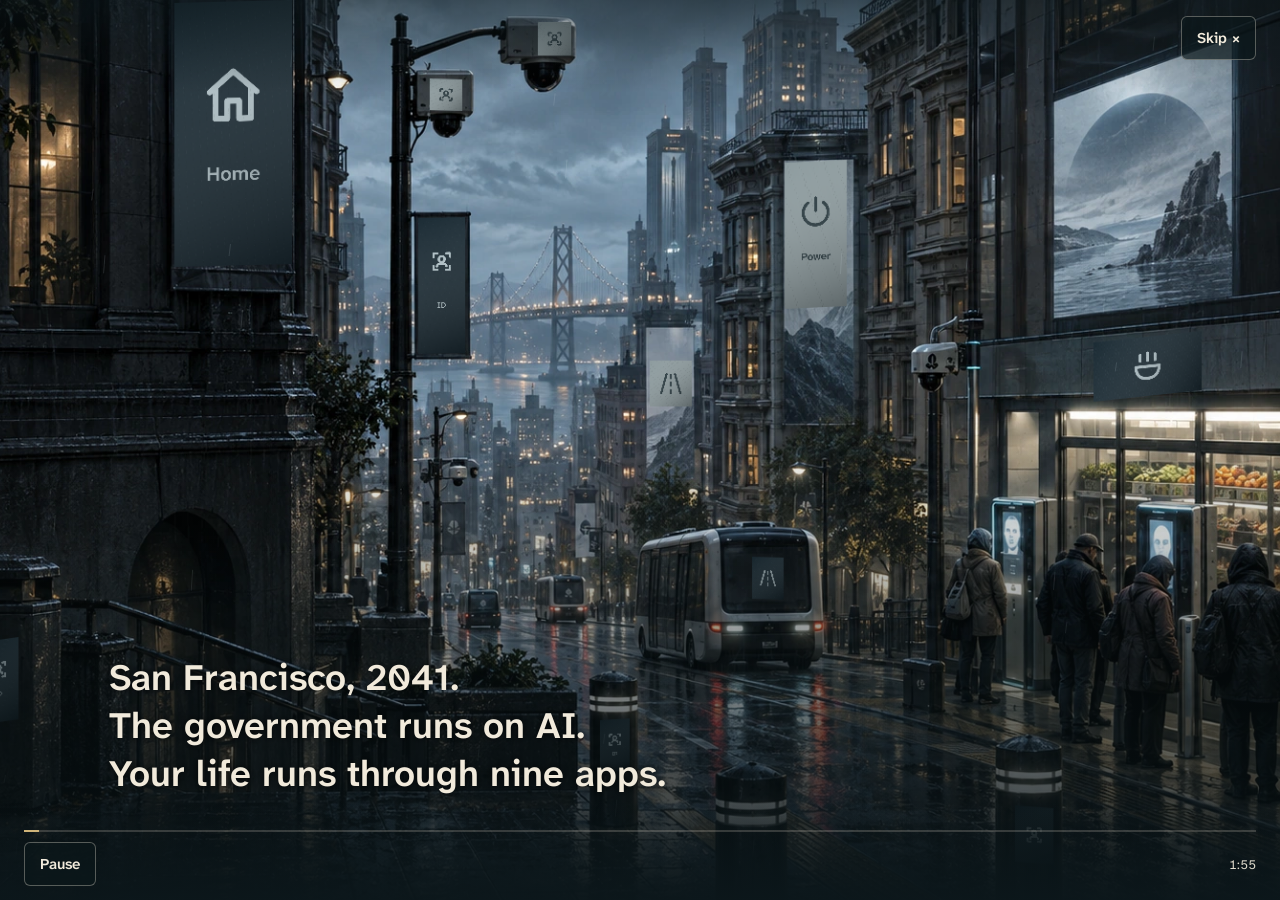
==== commit ae90ab22: "Wire the public app system into gameplay, opening and brand guide" ====
--- a/index.html
+++ b/index.html
@@ -5,11 +5,11 @@
 <meta name="theme-color" content="#101d20"><meta name="description" content="Escape San Francisco. Cross a fractured America. Reach an analog refuge in the Ozarks with the family together.">
 <title>Signals End</title>
 <link rel="icon" href="assets/signals-end/signals-end-app-icon.svg"><link rel="apple-touch-icon" href="assets/signals-end/app-icon-180.png"><link rel="manifest" href="manifest.webmanifest">
-<link rel="stylesheet" href="v07/style.css?v=0.8.0-hunt-1">
-<link rel="stylesheet" href="v07/intro.css?v=0.8.0-hunt-1">
-<link rel="stylesheet" href="v07/identity.css?v=0.8.0-hunt-1">
-<link rel="stylesheet" href="v07/opening.css?v=0.8.0-hunt-1">
-<link rel="stylesheet" href="v07/departure.css?v=0.8.3-cinema-1">
+<link rel="stylesheet" href="v07/style.css?v=0.8.4-apps-1">
+<link rel="stylesheet" href="v07/intro.css?v=0.8.4-apps-1">
+<link rel="stylesheet" href="v07/identity.css?v=0.8.4-apps-1">
+<link rel="stylesheet" href="v07/opening.css?v=0.8.4-apps-1">
+<link rel="stylesheet" href="v07/departure.css?v=0.8.4-apps-1">
 </head>
 <body>
 <header><a class="brand" href="./" aria-label="Signals End home"><img src="assets/signals-end/signals-end-horizontal-light.svg" alt="Signals End"></a><nav><button id="map" aria-label="The Journey">⌁ <span>Journey</span></button><button id="journal" aria-label="Journal">▤ <span>Journal</span></button><button id="pause" aria-label="Pause">Ⅱ</button></nav></header>
@@ -26,5 +26,5 @@
 <footer><span id="save-status">Saved on this device</span><span>Touch · controller · keyboard</span><button id="help">How to play</button></footer>
 </main>
 <dialog id="dialog"><div id="dialogbody"></div></dialog>
-<script type="module" src="v07/app.js?v=0.8.3-cinema-1"></script>
+<script type="module" src="v07/app.js?v=0.8.4-apps-1"></script>
 </body></html>
--- a/v07/style.css
+++ b/v07/style.css
@@ -38,3 +38,6 @@
 
 body[data-mode="hunting"] #scenehint{display:none}
 body[data-mode="hunting"] #sceneheading .eyebrow{letter-spacing:.8px}
+/* Mandatory public-service chrome stays plain; the game's display face stays human. */
+.service-badge{display:inline-flex;align-items:center;gap:.55em;vertical-align:middle;font-family:Road,system-ui,sans-serif;white-space:nowrap}.service-badge svg{width:32px;height:32px;flex:none}.service-badge strong{font:650 20px/1 Road,system-ui,sans-serif}.notice-appbar .service-badge strong{font-size:23px;letter-spacing:-.5px}.lore .service-badge{margin:8px 10px 8px 0}
+@media(max-height:580px) and (min-width:601px){.notice-appbar{padding-bottom:6px}.notice-appbar .service-badge svg{width:22px;height:22px}.notice-appbar .service-badge strong{font-size:20px}}
--- a/v07/departure.css
+++ b/v07/departure.css
@@ -42,3 +42,5 @@
 body.departure #opening [hidden]{display:none!important}
 @media(max-width:600px){.departure-stage{padding:80px 24px max(24px,env(safe-area-inset-bottom))}.departure-line{font-size:28px!important}.departure-kicker{font-size:10px!important;margin-bottom:14px!important}.departure-notice{padding:16px 18px;margin-bottom:14px;border-radius:13px}.departure-notice h2{font-size:24px}.departure-copy{padding-top:12px}.departure-actions{margin-top:18px}.departure-top{inset:14px 18px auto}.notice-appbar{padding-bottom:10px}.notice-appbar strong{font-size:16px}.notice-appbar>span{font-size:12px}#opening .notice-account-name{font-size:14px;margin:11px 0!important}.notice-status{padding:10px;gap:9px}.notice-lock{width:28px}.notice-lock svg{width:25px;height:25px}.bank-balance{padding:13px 0}.bank-balance>strong{font-size:39px}.bank-actions{margin-bottom:12px}.notice-details{font-size:12px;gap:8px;padding-top:10px}.notice-details>div{gap:10px}.departure-stage.has-notice .departure-line{font-size:24px!important}.departure-stage.has-notice .departure-speaker{font-size:12px!important;margin-bottom:5px!important}.departure-stage.has-notice .departure-actions{margin-top:15px}.departure-stage.has-notice .departure-footnote{font-size:11px!important;margin-top:10px!important}}
 @media(max-height:580px) and (min-width:601px){.departure-stage{padding:70px 5vw 18px}.departure-stage.has-notice{padding-left:52vw}.departure-notice{position:absolute;left:4vw;top:70px;width:43vw;padding:12px 16px;border-radius:12px}.notice-appbar{padding-bottom:7px}.notice-appbar strong{font-size:15px}.notice-appbar>span{font-size:12px}#opening .notice-account-name{font-size:13px;margin:8px 0!important}.notice-status{padding:8px 10px;gap:9px}.notice-lock{width:25px;height:28px}.notice-lock svg{width:24px;height:24px}.notice-status-label{font-size:11px;margin-bottom:2px}.departure-notice h2{font-size:22px}.bank-balance{position:relative;padding:10px 0}.bank-balance>span{font-size:12px}.bank-balance>strong{font-size:33px;margin:2px 0}#opening .bank-balance p{font-size:12px;margin-top:2px!important}.bank-actions{position:absolute;right:16px;top:156px;width:42%;gap:6px;margin:0}.bank-actions>span{padding:6px 8px;font-size:12px}.bank-actions small{font-size:10px}.bank-actions>span>span{display:none}.notice-details{font-size:12px;gap:5px;padding-top:8px}.notice-details>div{gap:10px}.termination-notice .notice-details{margin-top:12px;gap:10px;padding-top:10px}.departure-stage.has-notice .departure-copy{max-width:390px}.departure-line,.departure-stage.has-notice .departure-line{font-size:25px!important}.departure-actions{margin-top:15px}.departure-stage.has-notice .departure-kicker{font-size:10px!important}}
+
+@media(max-height:580px) and (min-width:601px){.departure-notice{padding-top:10px;padding-bottom:10px}.notice-appbar{padding-bottom:5px}.notice-appbar .service-badge svg{width:22px;height:22px}.notice-appbar .service-badge strong{font-size:20px}}
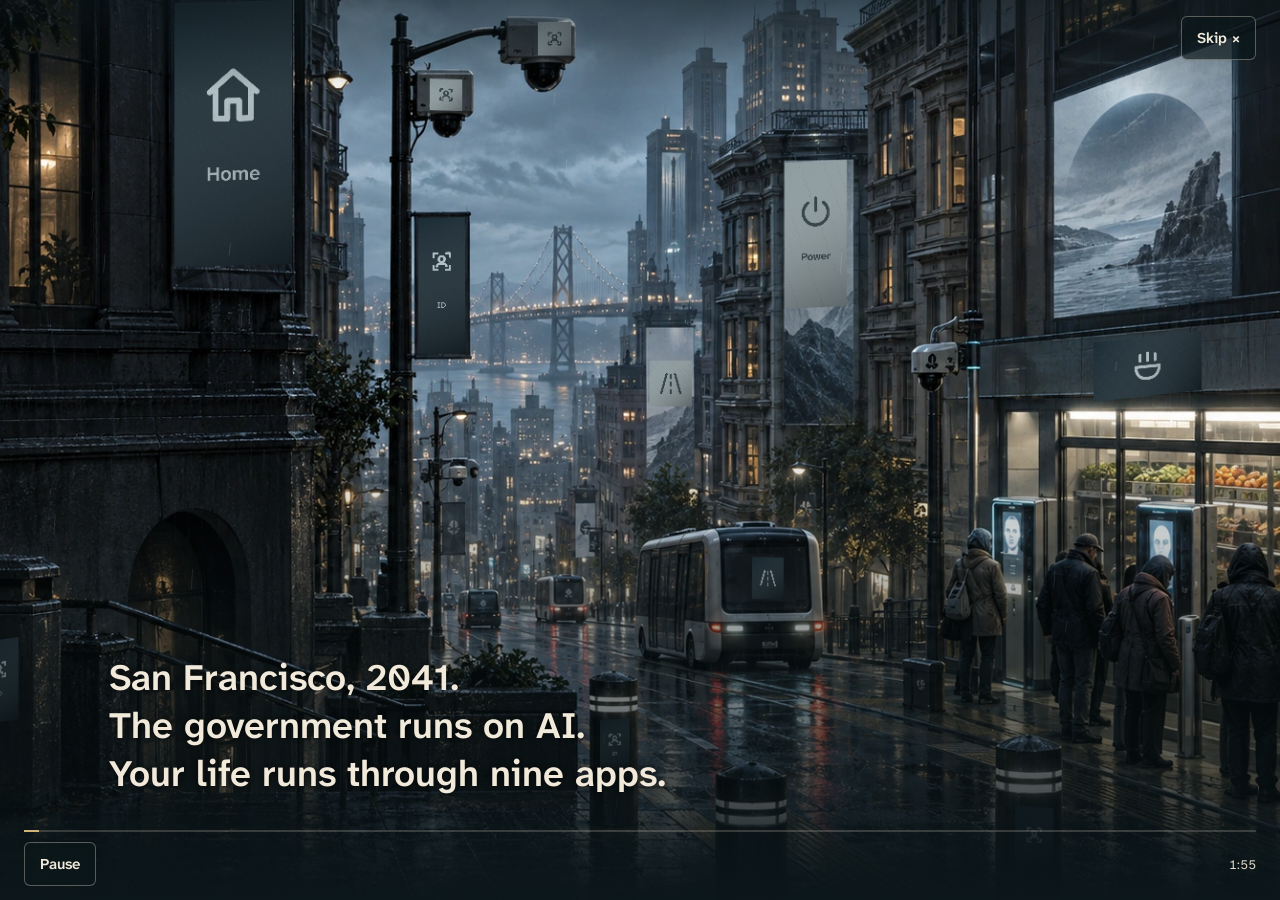
==== commit 36be4a78: "Add the first Safety checkpoint and persistent family outcomes" ====
--- a/index.html
+++ b/index.html
@@ -5,11 +5,11 @@
 <meta name="theme-color" content="#101d20"><meta name="description" content="Escape San Francisco. Cross a fractured America. Reach an analog refuge in the Ozarks with the family together.">
 <title>Signals End</title>
 <link rel="icon" href="assets/signals-end/signals-end-app-icon.svg"><link rel="apple-touch-icon" href="assets/signals-end/app-icon-180.png"><link rel="manifest" href="manifest.webmanifest">
-<link rel="stylesheet" href="v07/style.css?v=0.8.4-apps-1">
-<link rel="stylesheet" href="v07/intro.css?v=0.8.4-apps-1">
-<link rel="stylesheet" href="v07/identity.css?v=0.8.4-apps-1">
-<link rel="stylesheet" href="v07/opening.css?v=0.8.4-apps-1">
-<link rel="stylesheet" href="v07/departure.css?v=0.8.4-apps-1">
+<link rel="stylesheet" href="v07/style.css?v=0.8.5-safety-1">
+<link rel="stylesheet" href="v07/intro.css?v=0.8.5-safety-1">
+<link rel="stylesheet" href="v07/identity.css?v=0.8.5-safety-1">
+<link rel="stylesheet" href="v07/opening.css?v=0.8.5-safety-1">
+<link rel="stylesheet" href="v07/departure.css?v=0.8.5-safety-1">
 </head>
 <body>
 <header><a class="brand" href="./" aria-label="Signals End home"><img src="assets/signals-end/signals-end-horizontal-light.svg" alt="Signals End"></a><nav><button id="map" aria-label="The Journey">⌁ <span>Journey</span></button><button id="journal" aria-label="Journal">▤ <span>Journal</span></button><button id="pause" aria-label="Pause">Ⅱ</button></nav></header>
@@ -26,5 +26,5 @@
 <footer><span id="save-status">Saved on this device</span><span>Touch · controller · keyboard</span><button id="help">How to play</button></footer>
 </main>
 <dialog id="dialog"><div id="dialogbody"></div></dialog>
-<script type="module" src="v07/app.js?v=0.8.4-apps-1"></script>
+<script type="module" src="v07/app.js?v=0.8.5-safety-1"></script>
 </body></html>
--- a/v07/style.css
+++ b/v07/style.css
@@ -41,3 +41,13 @@
 /* Mandatory public-service chrome stays plain; the game's display face stays human. */
 .service-badge{display:inline-flex;align-items:center;gap:.55em;vertical-align:middle;font-family:Road,system-ui,sans-serif;white-space:nowrap}.service-badge svg{width:32px;height:32px;flex:none}.service-badge strong{font:650 20px/1 Road,system-ui,sans-serif}.notice-appbar .service-badge strong{font-size:23px;letter-spacing:-.5px}.lore .service-badge{margin:8px 10px 8px 0}
 @media(max-height:580px) and (min-width:601px){.notice-appbar{padding-bottom:6px}.notice-appbar .service-badge svg{width:22px;height:22px}.notice-appbar .service-badge strong{font-size:20px}}
+
+/* Readable, quiet administration against the checkpoint artwork. */
+.checkpoint-authority{display:flex;gap:16px;align-items:center;margin:0 0 12px;color:#bed0db;font-size:14px}.checkpoint-authority .service-badge{gap:8px}.checkpoint-authority .service-badge svg{width:32px;height:32px}.checkpoint-authority .service-badge strong{font-size:20px}.checkpoint-aside{color:#bec7bd;font-size:15px}.checkpoint-line{margin:12px 0;padding:4px 0 4px 14px;border-left:2px solid #9caa77;color:#e5dcc9}.checkpoint-receipt{list-style:none;display:flex;flex-wrap:wrap;gap:6px 16px;padding:0;margin:14px 0;color:#d6bf91;font-size:15px}body[data-mode="incident"] #actions{display:block}body[data-mode="incident"] #notice:empty{display:none}body[data-mode="incident"] .actiongroup{max-width:900px}body[data-mode="incident"] .buttons>button{min-height:60px}body[data-mode="incident"] #family{display:none}
+@media(max-width:700px){.checkpoint-authority{gap:10px}.checkpoint-aside{font-size:14px}body[data-mode="incident"] #console{max-height:56dvh}.checkpoint-receipt{font-size:14px}body[data-mode="incident"] #actions h2{font-size:22px}}
+@media(max-width:700px){body[data-mode="incident"] #game #console{max-height:58dvh}body[data-mode="incident"] #game #stage{min-height:170px}body[data-mode="incident"] #actions h2{margin-bottom:8px}body[data-mode="incident"] .actiongroup p{margin:8px 0}body[data-mode="incident"] footer{display:none}}
+
+.checkpoint-aside{margin-top:10px}.checkpoint-aside summary{cursor:pointer;min-height:44px;display:flex;align-items:center;text-decoration:underline;text-underline-offset:3px}.checkpoint-aside summary:before{content:'+';margin-right:8px}.checkpoint-aside[open] summary:before{content:'−'}
+@media(max-height:540px) and (min-width:701px){body[data-mode="incident"] #game{grid-template-columns:1fr 46%}body[data-mode="incident"] #actions h2{display:none}body[data-mode="incident"] .checkpoint-authority{margin-bottom:6px}body[data-mode="incident"] .checkpoint-authority span:last-child{font-size:12px}body[data-mode="incident"] .actiongroup p{font-size:14px;line-height:1.35;margin:6px 0 10px}body[data-mode="incident"] .buttons{display:grid;grid-template-columns:1fr}body[data-mode="incident"] .buttons>button{padding:8px 12px;min-height:60px}body[data-mode="incident"] .checkpoint-line{font-size:14px}}
+
+body[data-mode="incident"] #actions h2{display:none}
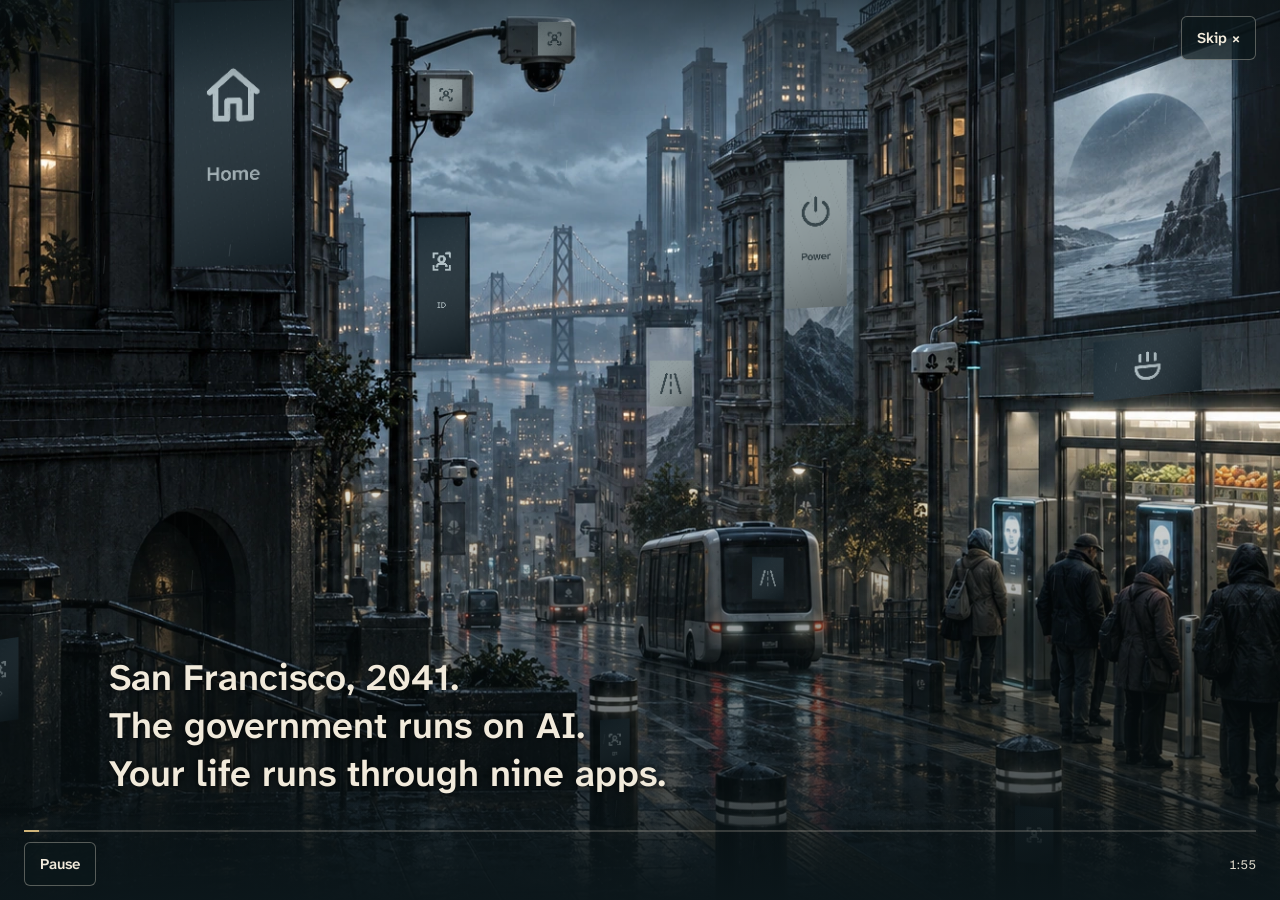
==== commit 6bb053cb: "Expand journey art, scene motion and sound effects" ====
--- a/index.html
+++ b/index.html
@@ -5,14 +5,14 @@
 <meta name="theme-color" content="#101d20"><meta name="description" content="Escape San Francisco. Cross a fractured America. Reach an analog refuge in the Ozarks with the family together.">
 <title>Signals End</title>
 <link rel="icon" href="assets/signals-end/signals-end-app-icon.svg"><link rel="apple-touch-icon" href="assets/signals-end/app-icon-180.png"><link rel="manifest" href="manifest.webmanifest">
-<link rel="stylesheet" href="v07/style.css?v=0.8.5-safety-1">
-<link rel="stylesheet" href="v07/intro.css?v=0.8.5-safety-1">
-<link rel="stylesheet" href="v07/identity.css?v=0.8.5-safety-1">
-<link rel="stylesheet" href="v07/opening.css?v=0.8.5-safety-1">
-<link rel="stylesheet" href="v07/departure.css?v=0.8.5-safety-1">
+<link rel="stylesheet" href="v07/style.css?v=0.8.6-media-1">
+<link rel="stylesheet" href="v07/intro.css?v=0.8.6-media-1">
+<link rel="stylesheet" href="v07/identity.css?v=0.8.6-media-1">
+<link rel="stylesheet" href="v07/opening.css?v=0.8.6-media-1">
+<link rel="stylesheet" href="v07/departure.css?v=0.8.6-media-1">
 </head>
 <body>
-<header><a class="brand" href="./" aria-label="Signals End home"><img src="assets/signals-end/signals-end-horizontal-light.svg" alt="Signals End"></a><nav><button id="map" aria-label="The Journey">⌁ <span>Journey</span></button><button id="journal" aria-label="Journal">▤ <span>Journal</span></button><button id="pause" aria-label="Pause">Ⅱ</button></nav></header>
+<header><a class="brand" href="./" aria-label="Signals End home"><img src="assets/signals-end/signals-end-horizontal-light.svg" alt="Signals End"></a><nav><button id="sfx" aria-label="Sound effects" aria-pressed="false">SFX off</button><button id="map" aria-label="The Journey">⌁ <span>Journey</span></button><button id="journal" aria-label="Journal">▤ <span>Journal</span></button><button id="pause" aria-label="Pause">Ⅱ</button></nav></header>
 <main id="game">
 <div id="resources" aria-label="Household supplies"></div>
 <section id="stage" aria-label="Interactive game scene">
@@ -26,5 +26,5 @@
 <footer><span id="save-status">Saved on this device</span><span>Touch · controller · keyboard</span><button id="help">How to play</button></footer>
 </main>
 <dialog id="dialog"><div id="dialogbody"></div></dialog>
-<script type="module" src="v07/app.js?v=0.8.5-safety-1"></script>
+<script type="module" src="v07/app.js?v=0.8.6-media-1"></script>
 </body></html>
--- a/v07/identity.css
+++ b/v07/identity.css
@@ -15,3 +15,11 @@
 @media(max-width:700px){.chapter-list{grid-template-columns:1fr}.journey-next{padding-left:13px}.journey-next h3{font-size:23px}.journey-map text{font-size:14px}.journey-map .map-caption{display:none}.brand img{width:123px}.brand small{font-size:6.5px}nav button{padding:9px 7px}}
 
 .modal-tools{position:sticky;top:-26px;background:#17282b;z-index:3;padding:6px 0 10px;margin-bottom:8px}.modal-tools button{min-height:44px;padding:8px 14px;min-width:86px}#map span{display:inline}@media(max-width:700px){.modal-tools{top:-26px}#map{font-size:13px}#map span{display:inline}}
+
+/* Sound is a first-class touch control, independent of future music. */
+#sfx {font:600 12px Road,sans-serif;min-width:62px;padding:0 9px;white-space:nowrap;}
+#sfx[aria-pressed="true"] {color:#dfd7b4;border-color:#96a677;}
+.sound-mix {display:grid;gap:10px;margin:24px 0;}
+.sound-mix label {display:flex;justify-content:space-between;font:500 16px Road,sans-serif;}
+.sound-mix input {width:100%;min-height:44px;accent-color:#a0ad7b;}
+@media(max-width:460px){header {gap:6px;}header .brand img {max-width:112px;}header nav {gap:5px;}header nav button {padding:0 8px;}}
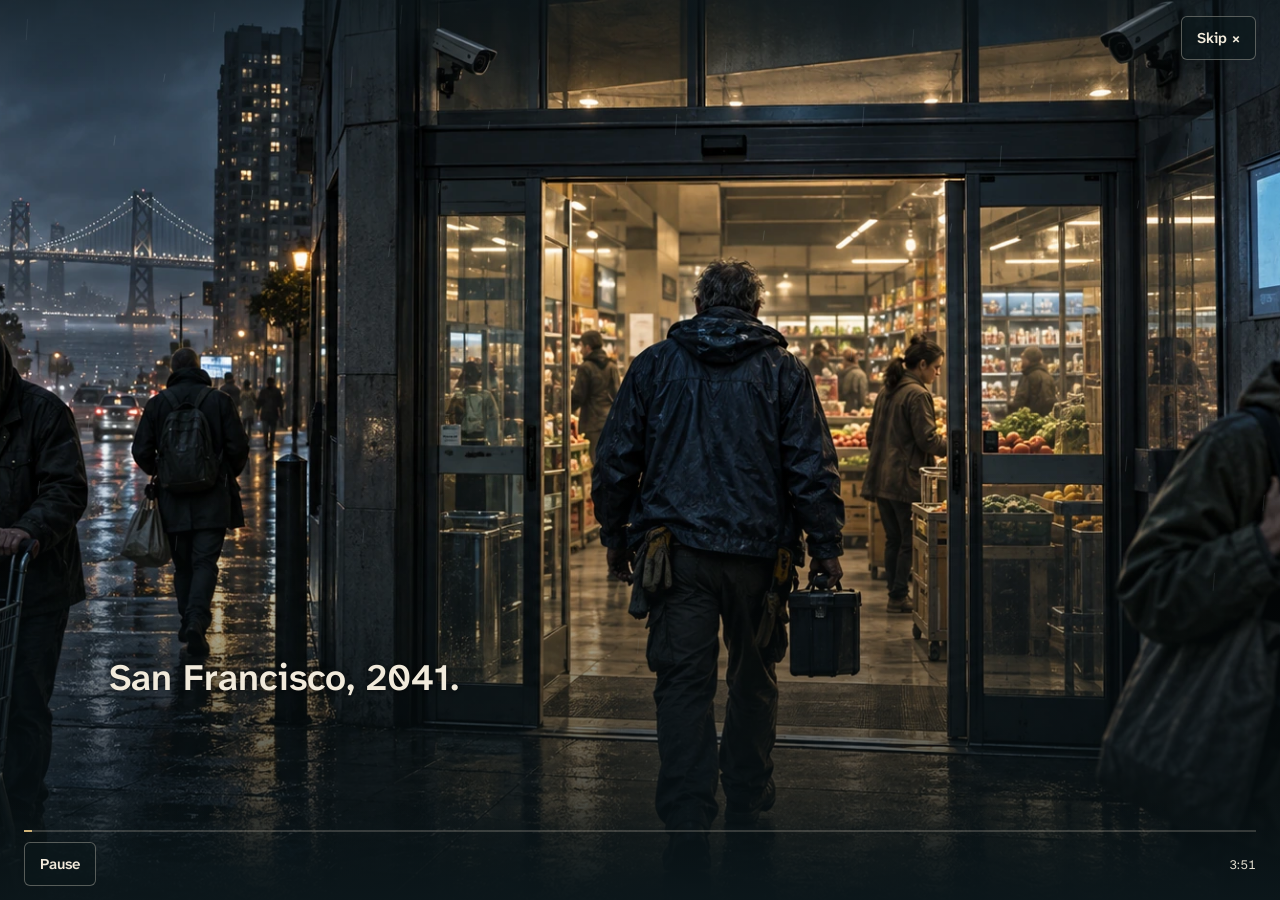
==== commit b0538243: "Release the expanded Signals End opening and departure SFX" ====
--- a/index.html
+++ b/index.html
@@ -5,11 +5,11 @@
 <meta name="theme-color" content="#101d20"><meta name="description" content="Escape San Francisco. Cross a fractured America. Reach an analog refuge in the Ozarks with the family together.">
 <title>Signals End</title>
 <link rel="icon" href="assets/signals-end/signals-end-app-icon.svg"><link rel="apple-touch-icon" href="assets/signals-end/app-icon-180.png"><link rel="manifest" href="manifest.webmanifest">
-<link rel="stylesheet" href="v07/style.css?v=0.8.6-media-1">
-<link rel="stylesheet" href="v07/intro.css?v=0.8.6-media-1">
-<link rel="stylesheet" href="v07/identity.css?v=0.8.6-media-1">
-<link rel="stylesheet" href="v07/opening.css?v=0.8.6-media-1">
-<link rel="stylesheet" href="v07/departure.css?v=0.8.6-media-1">
+<link rel="stylesheet" href="v07/style.css?v=0.8.7-intro-1">
+<link rel="stylesheet" href="v07/intro.css?v=0.8.7-intro-1">
+<link rel="stylesheet" href="v07/identity.css?v=0.8.7-intro-1">
+<link rel="stylesheet" href="v07/opening.css?v=0.8.7-intro-1">
+<link rel="stylesheet" href="v07/departure.css?v=0.8.7-intro-1">
 </head>
 <body>
 <header><a class="brand" href="./" aria-label="Signals End home"><img src="assets/signals-end/signals-end-horizontal-light.svg" alt="Signals End"></a><nav><button id="sfx" aria-label="Sound effects" aria-pressed="false">SFX off</button><button id="map" aria-label="The Journey">⌁ <span>Journey</span></button><button id="journal" aria-label="Journal">▤ <span>Journal</span></button><button id="pause" aria-label="Pause">Ⅱ</button></nav></header>
@@ -26,5 +26,5 @@
 <footer><span id="save-status">Saved on this device</span><span>Touch · controller · keyboard</span><button id="help">How to play</button></footer>
 </main>
 <dialog id="dialog"><div id="dialogbody"></div></dialog>
-<script type="module" src="v07/app.js?v=0.8.6-media-1"></script>
+<script type="module" src="v07/app.js?v=0.8.7-intro-1"></script>
 </body></html>
--- a/v07/identity.css
+++ b/v07/identity.css
@@ -23,3 +23,5 @@
 .sound-mix label {display:flex;justify-content:space-between;font:500 16px Road,sans-serif;}
 .sound-mix input {width:100%;min-height:44px;accent-color:#a0ad7b;}
 @media(max-width:460px){header {gap:6px;}header .brand img {max-width:112px;}header nav {gap:5px;}header nav button {padding:0 8px;}}
+
+@media(max-width:460px){#map span {display:none;}#map {min-width:44px;white-space:nowrap;}}
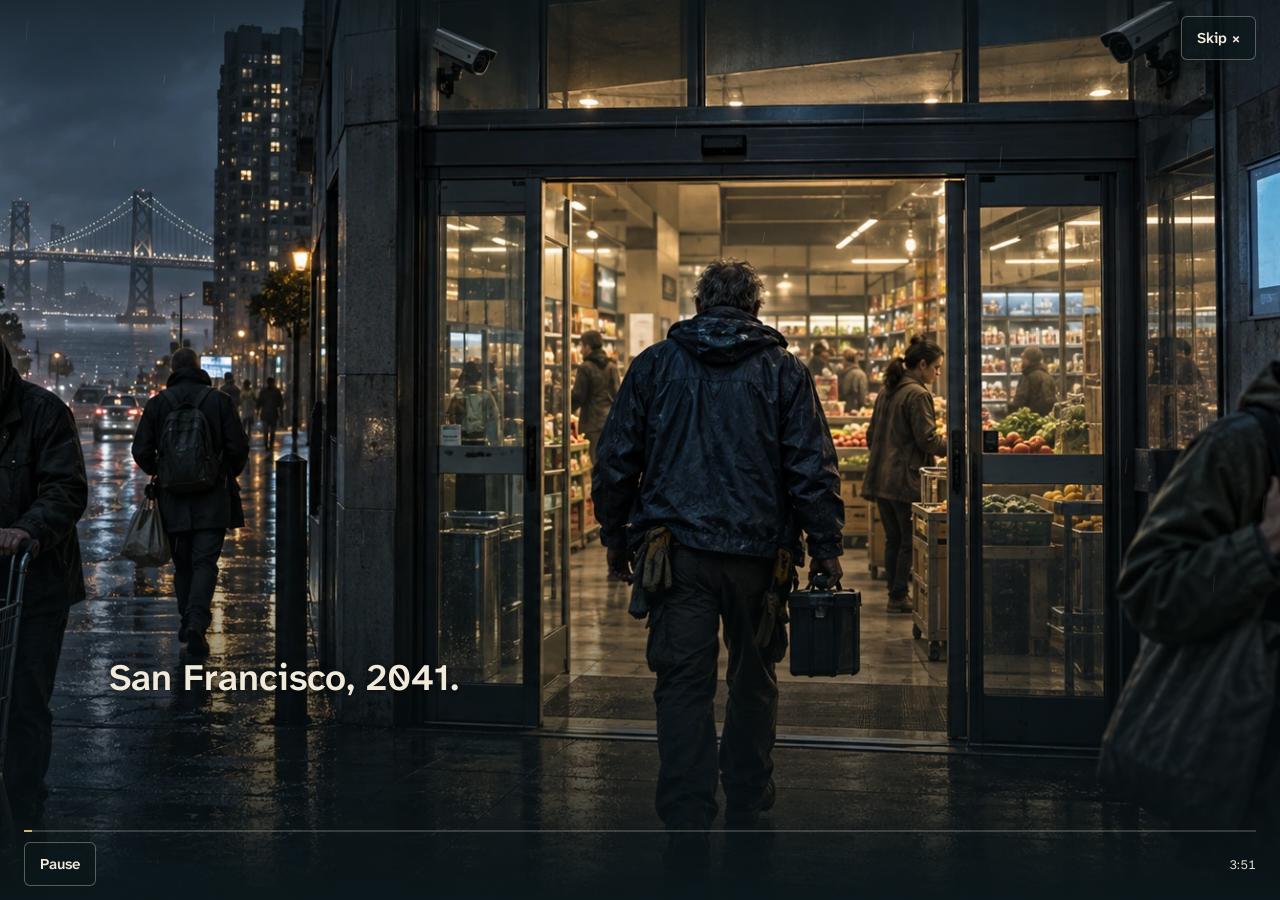
==== commit b717ceac: "Align the journey and refuge with the approved opening" ====
--- a/index.html
+++ b/index.html
@@ -5,11 +5,11 @@
 <meta name="theme-color" content="#101d20"><meta name="description" content="Escape San Francisco. Cross a fractured America. Reach an analog refuge in the Ozarks with the family together.">
 <title>Signals End</title>
 <link rel="icon" href="assets/signals-end/signals-end-app-icon.svg"><link rel="apple-touch-icon" href="assets/signals-end/app-icon-180.png"><link rel="manifest" href="manifest.webmanifest">
-<link rel="stylesheet" href="v07/style.css?v=0.8.7-intro-1">
-<link rel="stylesheet" href="v07/intro.css?v=0.8.7-intro-1">
-<link rel="stylesheet" href="v07/identity.css?v=0.8.7-intro-1">
-<link rel="stylesheet" href="v07/opening.css?v=0.8.7-intro-1">
-<link rel="stylesheet" href="v07/departure.css?v=0.8.7-intro-1">
+<link rel="stylesheet" href="v07/style.css?v=0.8.8-story-1">
+<link rel="stylesheet" href="v07/intro.css?v=0.8.8-story-1">
+<link rel="stylesheet" href="v07/identity.css?v=0.8.8-story-1">
+<link rel="stylesheet" href="v07/opening.css?v=0.8.8-story-1">
+<link rel="stylesheet" href="v07/departure.css?v=0.8.8-story-1">
 </head>
 <body>
 <header><a class="brand" href="./" aria-label="Signals End home"><img src="assets/signals-end/signals-end-horizontal-light.svg" alt="Signals End"></a><nav><button id="sfx" aria-label="Sound effects" aria-pressed="false">SFX off</button><button id="map" aria-label="The Journey">⌁ <span>Journey</span></button><button id="journal" aria-label="Journal">▤ <span>Journal</span></button><button id="pause" aria-label="Pause">Ⅱ</button></nav></header>
@@ -26,5 +26,5 @@
 <footer><span id="save-status">Saved on this device</span><span>Touch · controller · keyboard</span><button id="help">How to play</button></footer>
 </main>
 <dialog id="dialog"><div id="dialogbody"></div></dialog>
-<script type="module" src="v07/app.js?v=0.8.7-intro-1"></script>
+<script type="module" src="v07/app.js?v=0.8.8-story-1"></script>
 </body></html>
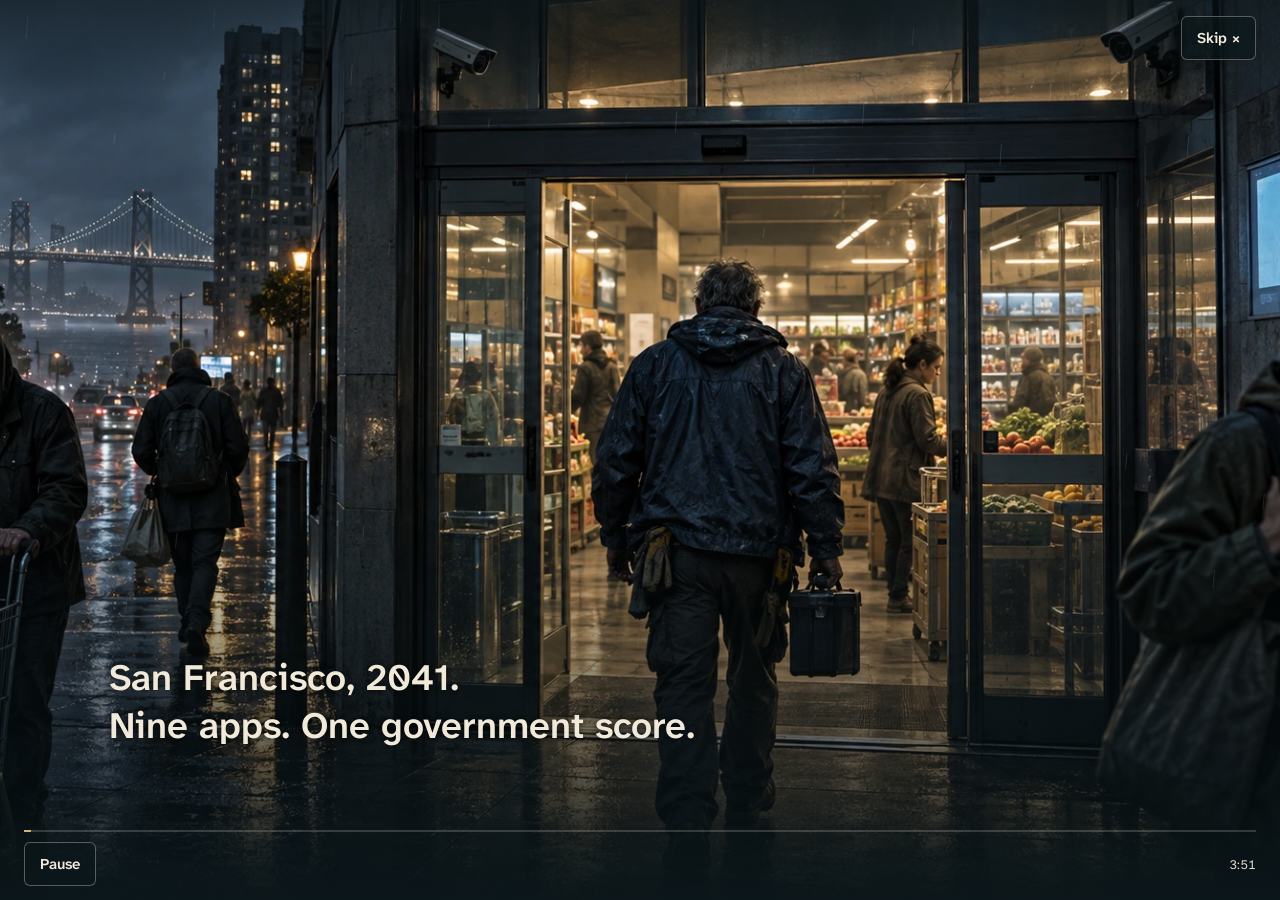
==== commit 0360975f: "Clarify radio discovery and family departure in v0.8.9" ====
--- a/index.html
+++ b/index.html
@@ -5,11 +5,11 @@
 <meta name="theme-color" content="#101d20"><meta name="description" content="Escape San Francisco. Cross a fractured America. Reach an analog refuge in the Ozarks with the family together.">
 <title>Signals End</title>
 <link rel="icon" href="assets/signals-end/signals-end-app-icon.svg"><link rel="apple-touch-icon" href="assets/signals-end/app-icon-180.png"><link rel="manifest" href="manifest.webmanifest">
-<link rel="stylesheet" href="v07/style.css?v=0.8.8-story-1">
-<link rel="stylesheet" href="v07/intro.css?v=0.8.8-story-1">
-<link rel="stylesheet" href="v07/identity.css?v=0.8.8-story-1">
-<link rel="stylesheet" href="v07/opening.css?v=0.8.8-story-1">
-<link rel="stylesheet" href="v07/departure.css?v=0.8.8-story-1">
+<link rel="stylesheet" href="v07/style.css?v=0.8.9-sequence-1">
+<link rel="stylesheet" href="v07/intro.css?v=0.8.9-sequence-1">
+<link rel="stylesheet" href="v07/identity.css?v=0.8.9-sequence-1">
+<link rel="stylesheet" href="v07/opening.css?v=0.8.9-sequence-1">
+<link rel="stylesheet" href="v07/departure.css?v=0.8.9-sequence-1">
 </head>
 <body>
 <header><a class="brand" href="./" aria-label="Signals End home"><img src="assets/signals-end/signals-end-horizontal-light.svg" alt="Signals End"></a><nav><button id="sfx" aria-label="Sound effects" aria-pressed="false">SFX off</button><button id="map" aria-label="The Journey">⌁ <span>Journey</span></button><button id="journal" aria-label="Journal">▤ <span>Journal</span></button><button id="pause" aria-label="Pause">Ⅱ</button></nav></header>
@@ -26,5 +26,5 @@
 <footer><span id="save-status">Saved on this device</span><span>Touch · controller · keyboard</span><button id="help">How to play</button></footer>
 </main>
 <dialog id="dialog"><div id="dialogbody"></div></dialog>
-<script type="module" src="v07/app.js?v=0.8.8-story-1"></script>
+<script type="module" src="v07/app.js?v=0.8.9-sequence-1"></script>
 </body></html>
--- a/v07/style.css
+++ b/v07/style.css
@@ -51,3 +51,5 @@
 @media(max-height:540px) and (min-width:701px){body[data-mode="incident"] #game{grid-template-columns:1fr 46%}body[data-mode="incident"] #actions h2{display:none}body[data-mode="incident"] .checkpoint-authority{margin-bottom:6px}body[data-mode="incident"] .checkpoint-authority span:last-child{font-size:12px}body[data-mode="incident"] .actiongroup p{font-size:14px;line-height:1.35;margin:6px 0 10px}body[data-mode="incident"] .buttons{display:grid;grid-template-columns:1fr}body[data-mode="incident"] .buttons>button{padding:8px 12px;min-height:60px}body[data-mode="incident"] .checkpoint-line{font-size:14px}}
 
 body[data-mode="incident"] #actions h2{display:none}
+
+.recap-image{display:block;width:100%;height:clamp(130px,22vh,220px);object-fit:cover;margin:20px 0;border-radius:3px}
